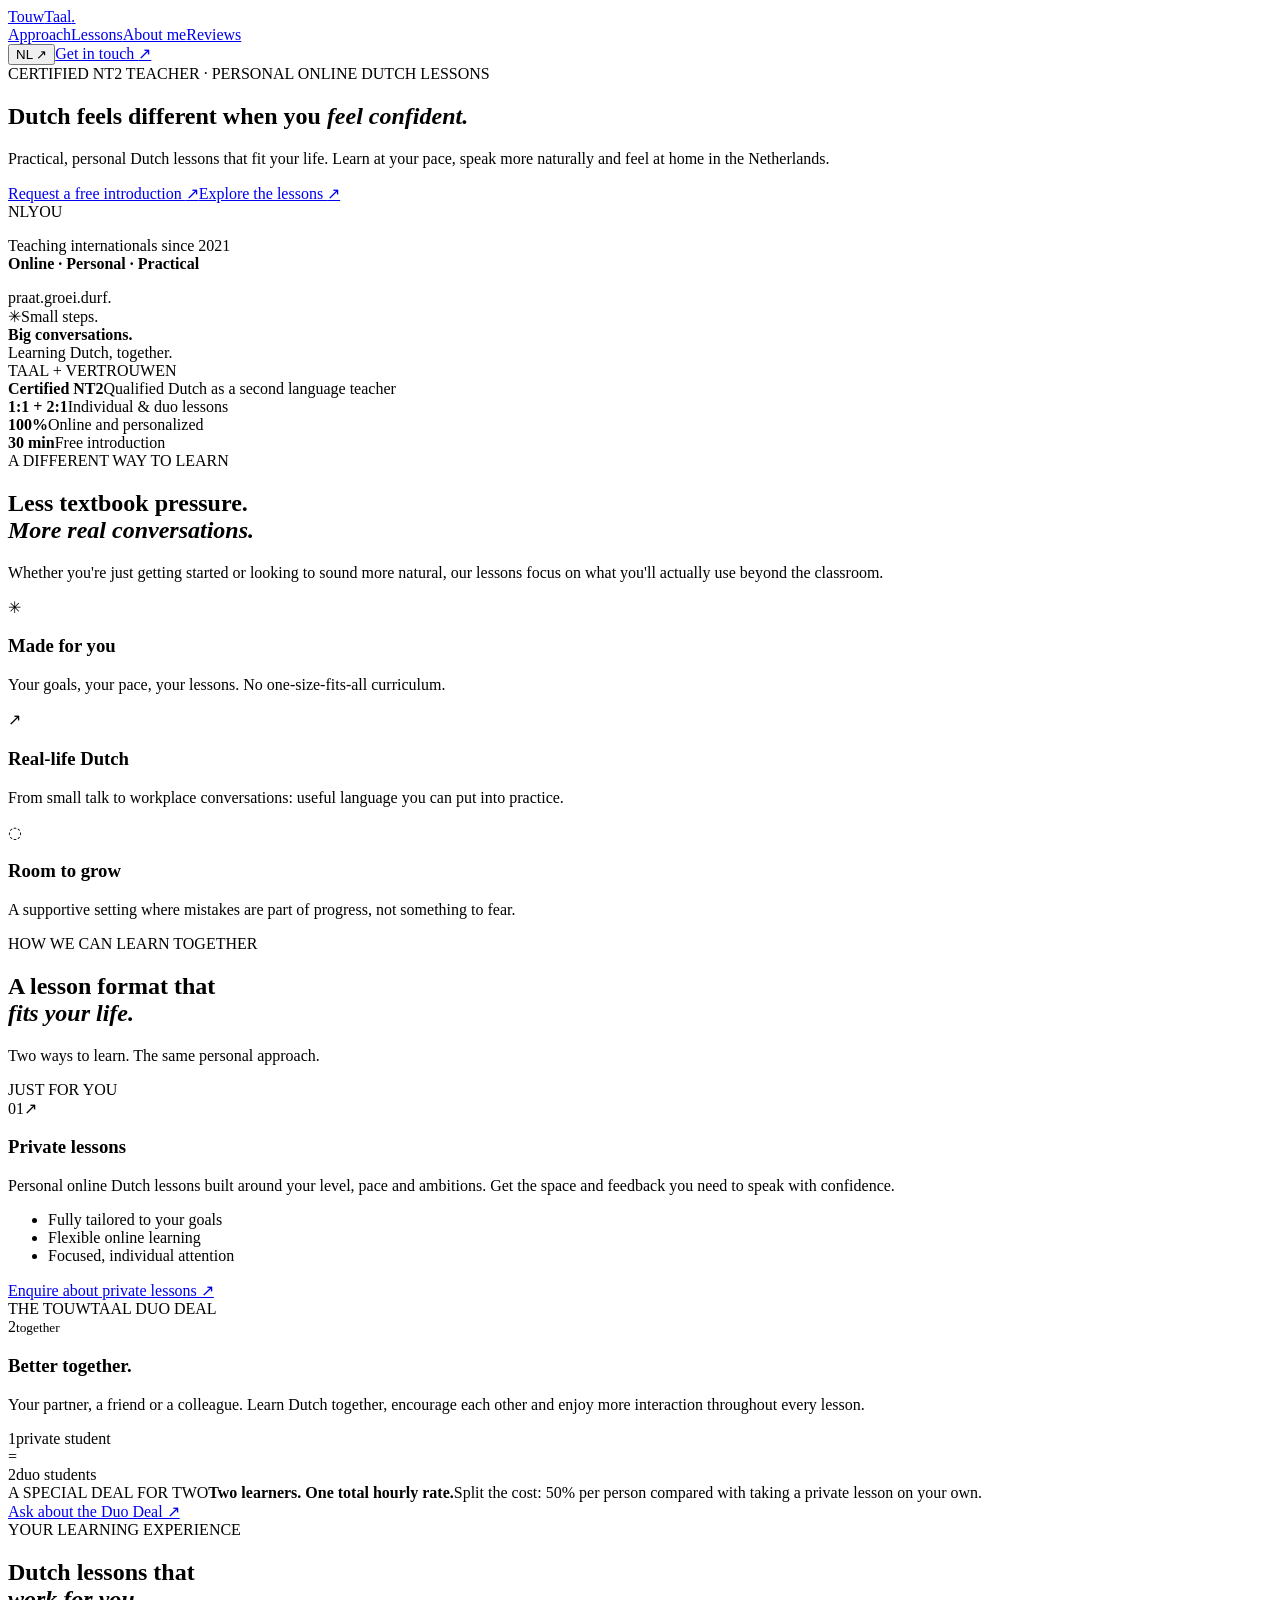
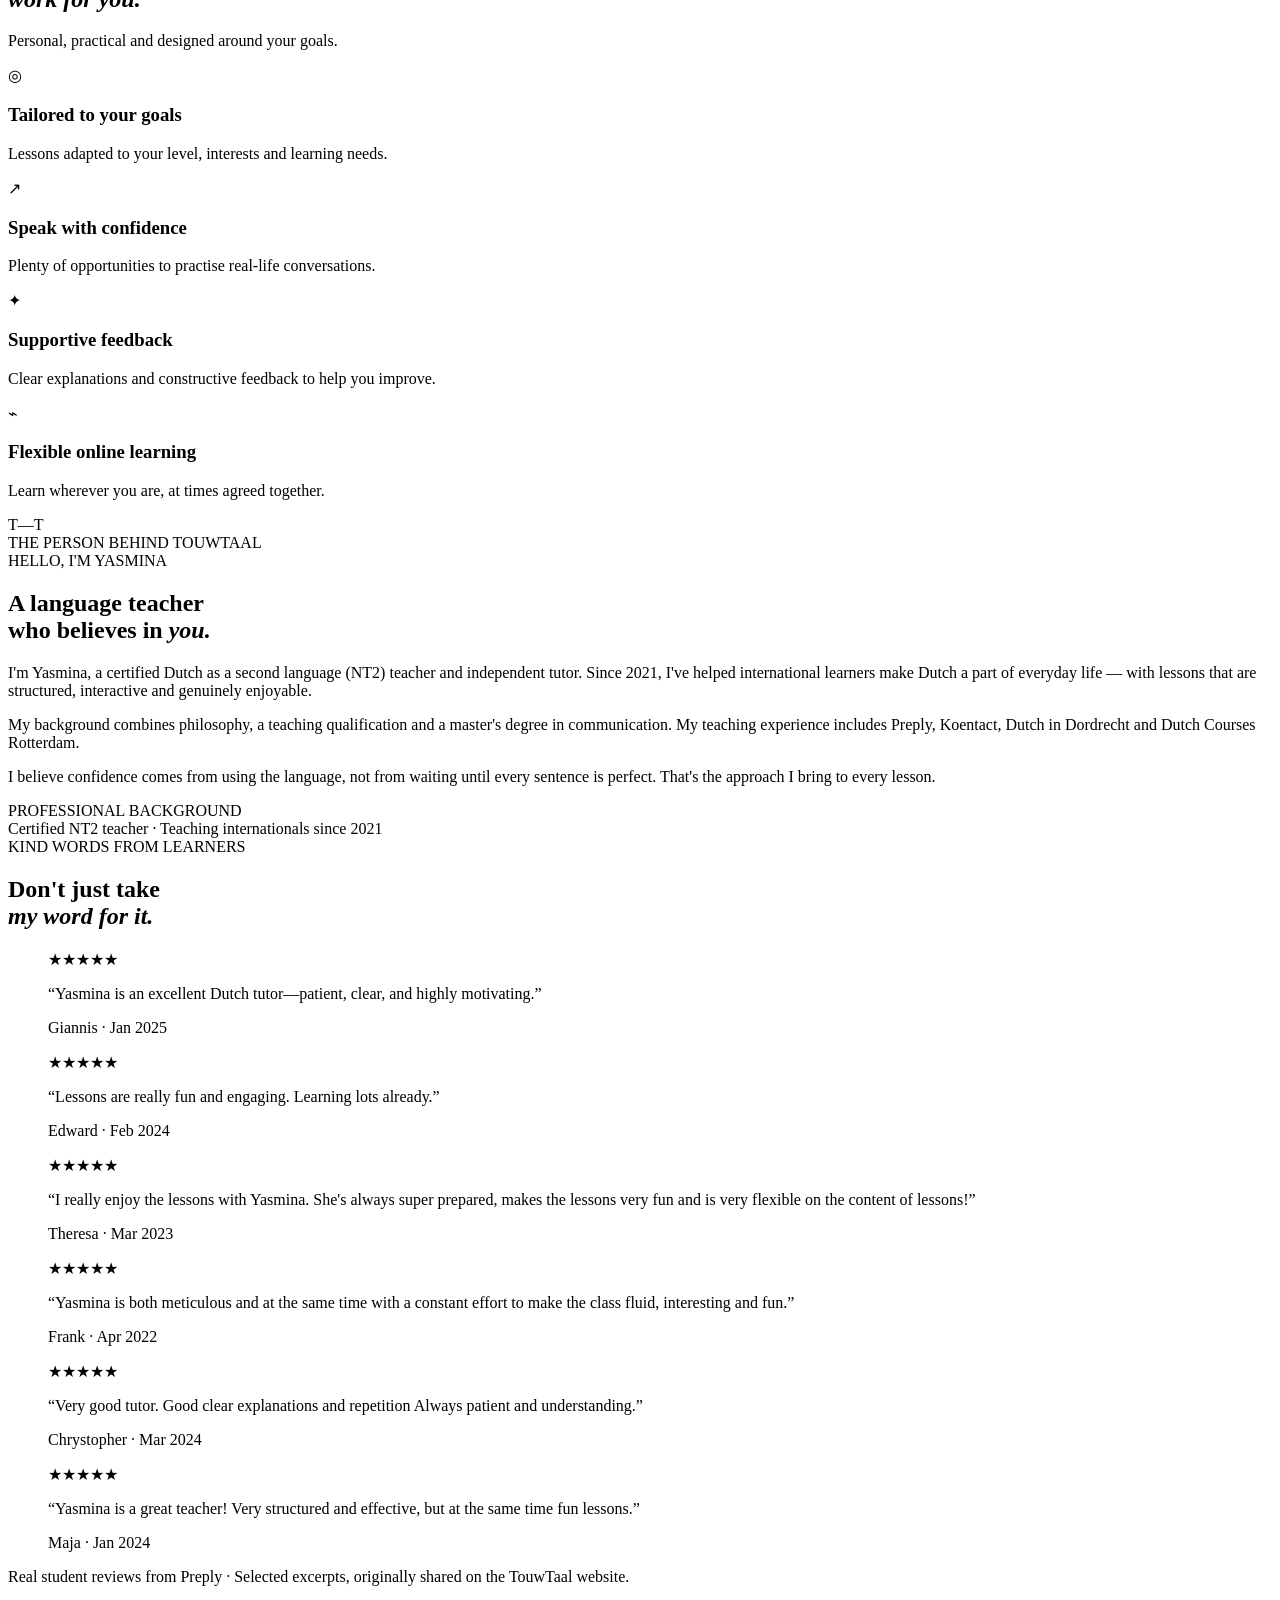
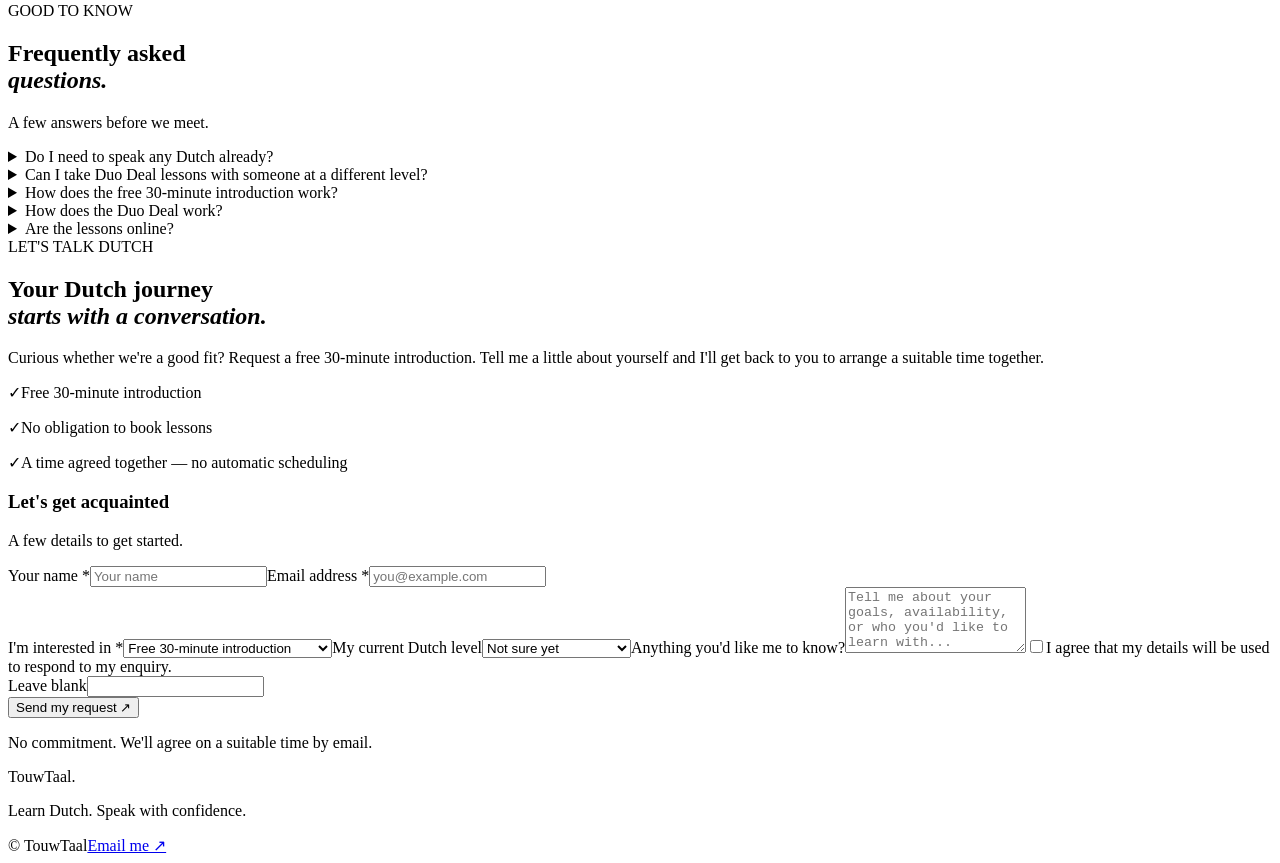
==== index.html @ ab4587f4 "Add files via upload" ====
<!doctype html>
<html lang="en">
<head>
<meta charset="utf-8"><meta name="viewport" content="width=device-width, initial-scale=1">
<title>TouwTaal | Learn Dutch with confidence</title>
<meta name="description" content="Personal online Dutch lessons for internationals and expats. Learn privately or together with the TouwTaal Duo Deal. Request a free introduction.">
<meta name="theme-color" content="#f8f4ee">
<link rel="preconnect" href="https://fonts.googleapis.com"><link rel="preconnect" href="https://fonts.gstatic.com" crossorigin>
<link href="https://fonts.googleapis.com/css2?family=DM+Sans:wght@400;500;600;700&family=Manrope:wght@400;500;600;700;800&display=swap" rel="stylesheet">
<link rel="stylesheet" href="styles.css">
</head>
<body>
<header class="site-header"><div class="shell nav">
<a class="brand" href="#top" aria-label="TouwTaal home"><img src="assets/logo.jpg" class="brand-image" alt="TouwTaal logo" onerror="this.hidden=true;this.nextElementSibling.hidden=false"><span class="brand-text" hidden>Touw<span>Taal</span><i>.</i></span></a>
<nav class="navlinks" aria-label="Primary navigation"><a href="#approach" data-i18n="navApproach">Approach</a><a href="#lessons" data-i18n="navLessons">Lessons</a><a href="#about" data-i18n="navAbout">About me</a><a href="#reviews" data-i18n="navReviews">Reviews</a></nav>
<div class="nav-actions"><button class="lang" id="langBtn" type="button" aria-label="Switch language">NL <span>↗</span></button><a href="#contact" class="button small" data-i18n="navContact">Get in touch <span>↗</span></a></div>
</div></header>
<main id="top">
<section class="hero shell"><div class="hero-content"><div class="eyebrow"><span class="dot"></span><span data-i18n="eyebrow">CERTIFIED NT2 TEACHER · PERSONAL ONLINE DUTCH LESSONS</span></div><h1 data-i18n-html="heroTitle">Dutch feels different when you <em>feel confident.</em></h1><p class="lead" data-i18n="heroBody">Practical, personal Dutch lessons that fit your life. Learn at your pace, speak more naturally and feel at home in the Netherlands.</p><div class="hero-cta"><a href="#contact" class="button" data-i18n="heroCta">Request a free introduction <span>↗</span></a><a href="#lessons" class="text-link" data-i18n="heroSecondary">Explore the lessons <span>↗</span></a></div><div class="hero-foot"><div class="avatars"><span>NL</span><span>YOU</span></div><p data-i18n="heroTrust">Teaching internationals since 2021<br><b>Online · Personal · Practical</b></p></div></div>
<div class="hero-art" aria-hidden="true"><div class="art-orbit orbit1"></div><div class="art-orbit orbit2"></div><div class="art-center"><span>praat.</span><span>groei.</span><span>durf.</span></div><div class="floating-card one"><span class="spark">✳</span><span>Small steps.<br><strong>Big conversations.</strong></span></div><div class="floating-card two"><span class="mini-dot"></span> Learning Dutch, together.</div><div class="art-signature">TAAL + VERTROUWEN</div></div></section>
<section class="proof-bar"><div class="shell proof-grid"><div><strong>Certified NT2</strong><span data-i18n="proof1">Qualified Dutch as a second language teacher</span></div><div><strong>1:1 + 2:1</strong><span data-i18n="proof2">Individual & duo lessons</span></div><div><strong>100%</strong><span data-i18n="proof3">Online and personalized</span></div><div><strong>30 min</strong><span data-i18n="proof4">Free introduction</span></div></div></section>
<section id="approach" class="section shell centered"><div class="section-kicker" data-i18n="approachKicker">A DIFFERENT WAY TO LEARN</div><h2 data-i18n-html="approachTitle">Less textbook pressure.<br><em>More real conversations.</em></h2><p class="section-intro" data-i18n="approachIntro">Whether you're just getting started or looking to sound more natural, our lessons focus on what you'll actually use beyond the classroom.</p><div class="value-grid"><article><div class="value-icon">✳</div><h3 data-i18n="value1Title">Made for you</h3><p data-i18n="value1Body">Your goals, your pace, your lessons. No one-size-fits-all curriculum.</p></article><article><div class="value-icon">↗</div><h3 data-i18n="value2Title">Real-life Dutch</h3><p data-i18n="value2Body">From small talk to workplace conversations: useful language you can put into practice.</p></article><article><div class="value-icon">◌</div><h3 data-i18n="value3Title">Room to grow</h3><p data-i18n="value3Body">A supportive setting where mistakes are part of progress, not something to fear.</p></article></div></section>
<section id="lessons" class="section lessons-section"><div class="shell"><div class="section-kicker" data-i18n="lessonsKicker">HOW WE CAN LEARN TOGETHER</div><div class="section-heading"><h2 data-i18n-html="lessonsTitle">A lesson format that<br><em>fits your life.</em></h2><p data-i18n="lessonsIntro">Two ways to learn. The same personal approach.</p></div><div class="lesson-grid"><article class="lesson-card private"><span class="pill" data-i18n="privatePill">JUST FOR YOU</span><div class="lesson-symbol">01<span>↗</span></div><h3 data-i18n="privateTitle">Private lessons</h3><p data-i18n="privateBody">Personal online Dutch lessons built around your level, pace and ambitions. Get the space and feedback you need to speak with confidence.</p><ul><li data-i18n="privateBullet1">Fully tailored to your goals</li><li data-i18n="privateBullet2">Flexible online learning</li><li data-i18n="privateBullet3">Focused, individual attention</li></ul><a href="#contact" class="card-link" data-type="private" data-i18n="privateCta">Enquire about private lessons ↗</a></article><article class="lesson-card duo"><span class="pill light" data-i18n="duoPill">THE TOUWTAAL DUO DEAL</span><div class="duo-circle"><span>2</span><small>together</small></div><h3 data-i18n="duoTitle">Better together.</h3><p data-i18n="duoBody">Your partner, a friend or a colleague. Learn Dutch together, encourage each other and enjoy more interaction throughout every lesson.</p><div class="duo-math" aria-label="Two students share the same total hourly rate as one private student"><div class="duo-math-person"><span class="duo-math-number">1</span><span data-i18n="duoMathPrivate">private student</span></div><span class="math-equals">=</span><div class="duo-math-person featured"><span class="duo-math-number">2</span><span data-i18n="duoMathDuo">duo students</span></div></div><div class="duo-rate"><span data-i18n="duoPriceTop">A SPECIAL DEAL FOR TWO</span><strong data-i18n="duoPriceMain">Two learners. One total hourly rate.</strong><span data-i18n="duoPriceBottom">Split the cost: 50% per person compared with taking a private lesson on your own.</span></div><a href="#contact" class="card-link" data-type="duo" data-i18n="duoCta">Ask about the Duo Deal ↗</a></article></div></div></section>
<section id="expect" class="section expect-section"><div class="shell"><div class="section-kicker" data-i18n="expectKicker">YOUR LEARNING EXPERIENCE</div><div class="section-heading"><h2 data-i18n-html="expectTitle">Dutch lessons that<br><em>work for you.</em></h2><p data-i18n="expectIntro">Personal, practical and designed around your goals.</p></div><div class="expect-grid"><article><span class="expect-icon">◎</span><h3 data-i18n="expect1Title">Tailored to your goals</h3><p data-i18n="expect1Body">Lessons adapted to your level, interests and learning needs.</p></article><article><span class="expect-icon">↗</span><h3 data-i18n="expect2Title">Speak with confidence</h3><p data-i18n="expect2Body">Plenty of opportunities to practise real-life conversations.</p></article><article><span class="expect-icon">✦</span><h3 data-i18n="expect3Title">Supportive feedback</h3><p data-i18n="expect3Body">Clear explanations and constructive feedback to help you improve.</p></article><article><span class="expect-icon">⌁</span><h3 data-i18n="expect4Title">Flexible online learning</h3><p data-i18n="expect4Body">Learn wherever you are, at times agreed together.</p></article></div></div></section>
<section id="about" class="section shell about-section"><div class="about-visual"><div class="portrait-mark">T<span>—</span>T</div><div class="portrait-caption" data-i18n="portraitCaption">THE PERSON BEHIND TOUWTAAL</div></div><div class="about-copy"><div class="section-kicker" data-i18n="aboutKicker">HELLO, I'M YASMINA</div><h2 data-i18n-html="aboutTitle">A language teacher<br>who believes in <em>you.</em></h2><p data-i18n="about1">I'm Yasmina, a certified Dutch as a second language (NT2) teacher and independent tutor. Since 2021, I've helped international learners make Dutch a part of everyday life — with lessons that are structured, interactive and genuinely enjoyable.</p><p data-i18n="about2">My background combines philosophy, a teaching qualification and a master's degree in communication. My teaching experience includes Preply, Koentact, Dutch in Dordrecht and Dutch Courses Rotterdam.</p><p data-i18n="about3">I believe confidence comes from using the language, not from waiting until every sentence is perfect. That's the approach I bring to every lesson.</p><div class="experience"><span data-i18n="experienceHeading">PROFESSIONAL BACKGROUND</span><div data-i18n="experienceDetail">Certified NT2 teacher · Teaching internationals since 2021</div></div></div></section>
<section id="reviews" class="section reviews-section"><div class="shell"><div class="section-kicker" data-i18n="reviewsKicker">KIND WORDS FROM LEARNERS</div><h2 data-i18n-html="reviewsTitle">Don't just take<br><em>my word for it.</em></h2><div class="review-grid"><blockquote><div class="stars" aria-label="5 out of 5 stars">★★★★★</div><p>“Yasmina is an excellent Dutch tutor—patient, clear, and highly motivating.”</p><footer>Giannis <span>· Jan 2025</span></footer></blockquote><blockquote><div class="stars" aria-label="5 out of 5 stars">★★★★★</div><p>“Lessons are really fun and engaging. Learning lots already.”</p><footer>Edward <span>· Feb 2024</span></footer></blockquote><blockquote><div class="stars" aria-label="5 out of 5 stars">★★★★★</div><p>“I really enjoy the lessons with Yasmina. She's always super prepared, makes the lessons very fun and is very flexible on the content of lessons!”</p><footer>Theresa <span>· Mar 2023</span></footer></blockquote><blockquote><div class="stars" aria-label="5 out of 5 stars">★★★★★</div><p>“Yasmina is both meticulous and at the same time with a constant effort to make the class fluid, interesting and fun.”</p><footer>Frank <span>· Apr 2022</span></footer></blockquote><blockquote><div class="stars" aria-label="5 out of 5 stars">★★★★★</div><p>“Very good tutor. Good clear explanations and repetition Always patient and understanding.”</p><footer>Chrystopher <span>· Mar 2024</span></footer></blockquote><blockquote><div class="stars" aria-label="5 out of 5 stars">★★★★★</div><p>“Yasmina is a great teacher! Very structured and effective, but at the same time fun lessons.”</p><footer>Maja <span>· Jan 2024</span></footer></blockquote></div><p class="review-source" data-i18n="reviewSource">Real student reviews from Preply · Selected excerpts, originally shared on the TouwTaal website.</p></div></section>
<section id="faq" class="section faq-section"><div class="shell faq-shell"><div><div class="section-kicker" data-i18n="faqKicker">GOOD TO KNOW</div><h2 data-i18n-html="faqTitle">Frequently asked<br><em>questions.</em></h2><p class="faq-lead" data-i18n="faqIntro">A few answers before we meet.</p></div><div class="faq-items"><details><summary data-i18n="faq1Q">Do I need to speak any Dutch already?</summary><p data-i18n="faq1A">Not at all! Whether you're a complete beginner or already speak some Dutch, lessons can be adapted to your current level and goals.</p></details><details><summary data-i18n="faq2Q">Can I take Duo Deal lessons with someone at a different level?</summary><p data-i18n="faq2A">Possibly! Duo lessons work best when your levels and goals are reasonably compatible. We can discuss this during the free introduction.</p></details><details><summary data-i18n="faq3Q">How does the free 30-minute introduction work?</summary><p data-i18n="faq3A">Send an enquiry through the contact form. I'll reply personally so we can agree on a suitable time. There's no obligation to book lessons afterwards.</p></details><details><summary data-i18n="faq4Q">How does the Duo Deal work?</summary><p data-i18n="faq4A">You and your partner, friend or colleague share an online lesson at the same total hourly rate as one private lesson. You can split the cost while learning together.</p></details><details><summary data-i18n="faq5Q">Are the lessons online?</summary><p data-i18n="faq5A">Yes. TouwTaal currently offers online private and duo lessons, so you can learn from wherever you are.</p></details></div></div></section>
<section id="contact" class="section contact-section"><div class="shell contact-grid"><div><div class="section-kicker" data-i18n="contactKicker">LET'S TALK DUTCH</div><h2 data-i18n-html="contactTitle">Your Dutch journey<br><em>starts with a conversation.</em></h2><p data-i18n="contactDesc">Curious whether we're a good fit? Request a free 30-minute introduction. Tell me a little about yourself and I'll get back to you to arrange a suitable time together.</p><div class="contact-points"><p><span>✓</span><span data-i18n="contactPoint1">Free 30-minute introduction</span></p><p><span>✓</span><span data-i18n="contactPoint2">No obligation to book lessons</span></p><p><span>✓</span><span data-i18n="contactPoint3">A time agreed together — no automatic scheduling</span></p></div></div><form id="contactForm" class="form-card"><div class="form-heading"><h3 data-i18n="formTitle">Let's get acquainted</h3><p data-i18n="formSub">A few details to get started.</p></div><div class="form-row"><label><span data-i18n="nameLabel">Your name *</span><input name="name" required autocomplete="name" placeholder="Your name"></label><label><span data-i18n="emailLabel">Email address *</span><input name="email" type="email" required autocomplete="email" placeholder="you@example.com"></label></div><label><span data-i18n="interestLabel">I'm interested in *</span><select name="interest" id="interest" required><option value="introduction" data-i18n="interestIntro">Free 30-minute introduction</option><option value="private" data-i18n="interestPrivate">Private lessons</option><option value="duo" data-i18n="interestDuo">The Duo Deal</option><option value="unsure" data-i18n="interestUnsure">Not sure yet — help me choose</option><option value="collaboration" data-i18n="interestCollab">Collaboration / general enquiry</option></select></label><label><span data-i18n="levelLabel">My current Dutch level</span><select name="level"><option value="not-sure" data-i18n="levelNotSure">Not sure yet</option><option value="beginner">Beginner (A0–A1)</option><option value="elementary">Elementary (A2)</option><option value="intermediate">Intermediate (B1–B2)</option><option value="advanced">Advanced (C1+)</option></select></label><label><span data-i18n="messageLabel">Anything you'd like me to know?</span><textarea name="message" rows="4" data-i18n-placeholder="messagePlaceholder" placeholder="Tell me about your goals, availability, or who you'd like to learn with..."></textarea></label><label class="privacy"><input type="checkbox" name="consent" required><span data-i18n="privacyConsent">I agree that my details will be used to respond to my enquiry.</span></label><div class="honeypot" aria-hidden="true"><label>Leave blank<input name="_honey" tabindex="-1" autocomplete="off"></label></div><button type="submit" class="button full" data-i18n="sendButton">Send my request ↗</button><p class="form-note" id="formStatus" role="status" aria-live="polite" data-i18n="formNote">No commitment. We'll agree on a suitable time by email.</p></form></div></section>
</main><footer class="footer"><div class="shell footer-inner"><div><span class="footer-brand">TouwTaal.</span><p data-i18n="footerTag">Learn Dutch. Speak with confidence.</p></div><div><span>© <span id="year"></span> TouwTaal</span><a href="mailto:touwtaal@gmail.com" id="emailLink" data-i18n="footerEmail">Email me ↗</a></div></div></footer>
<script src="script.js"></script>
</body></html>
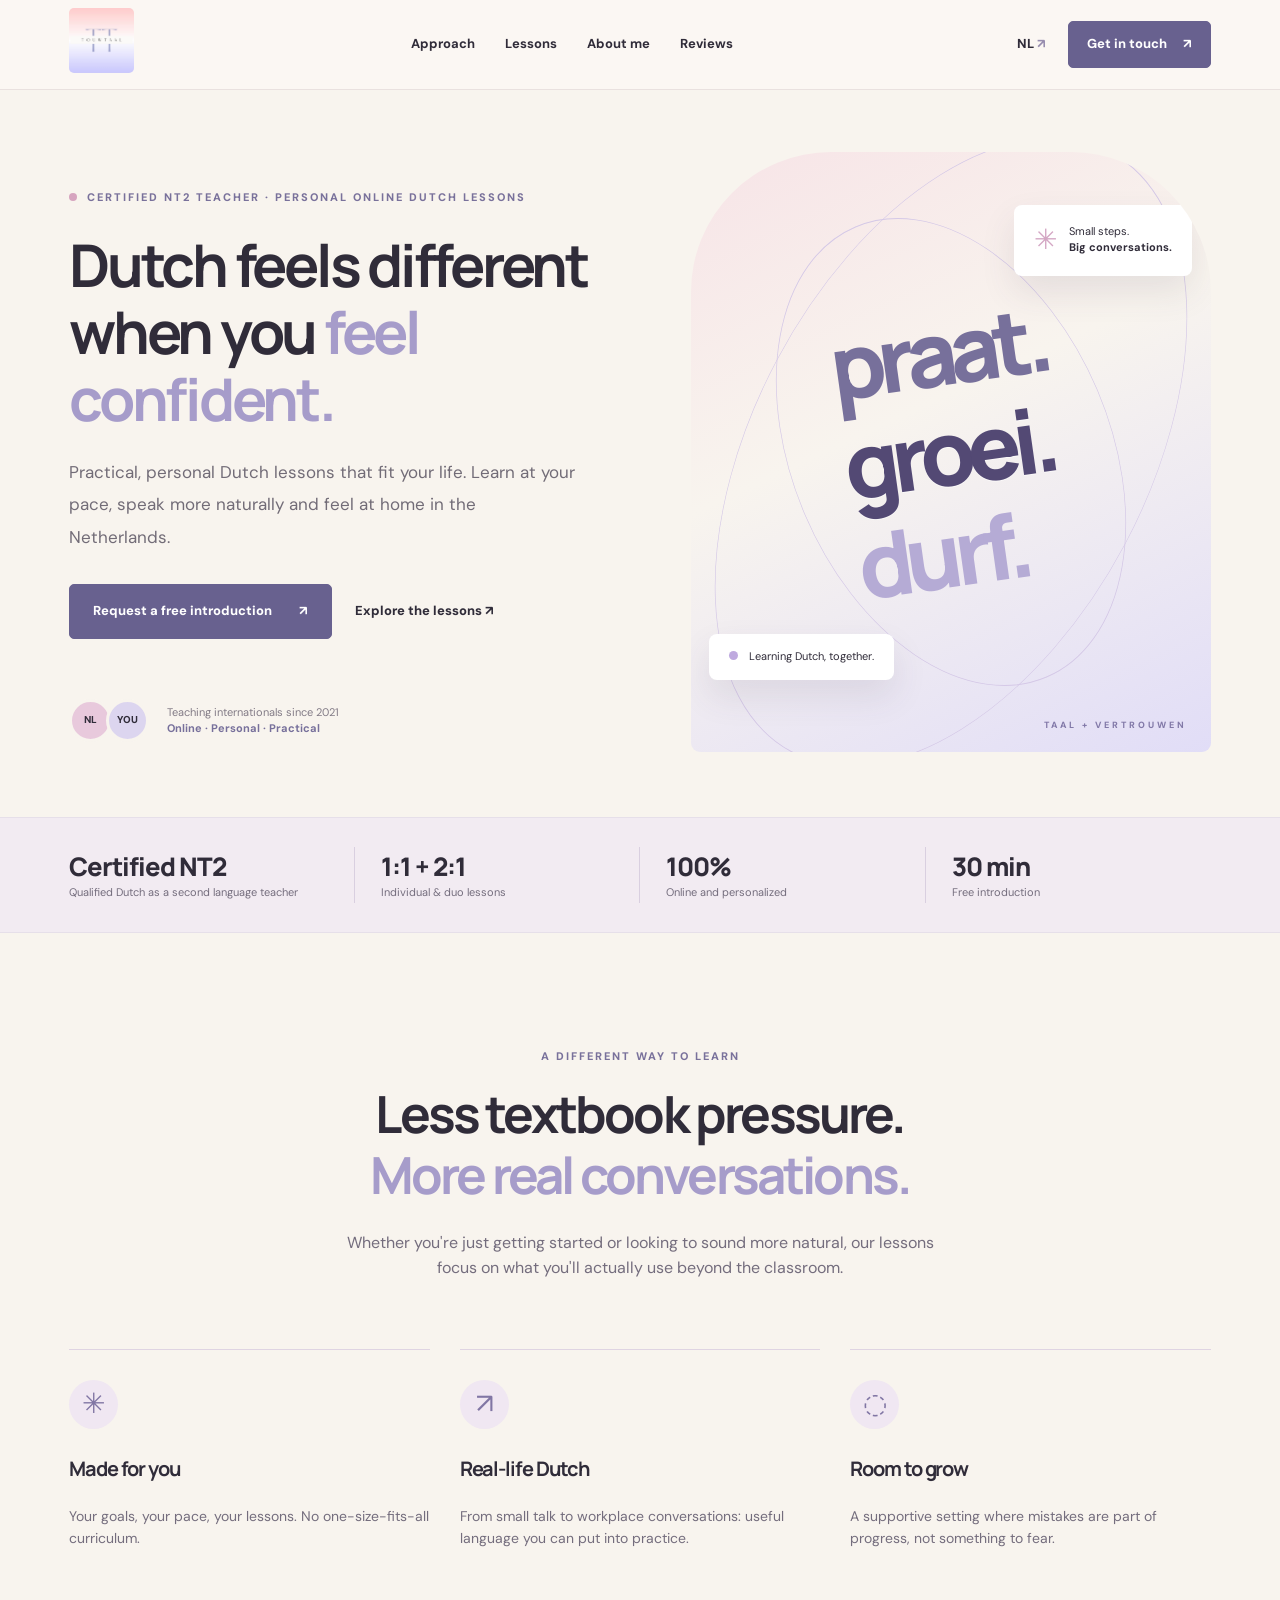
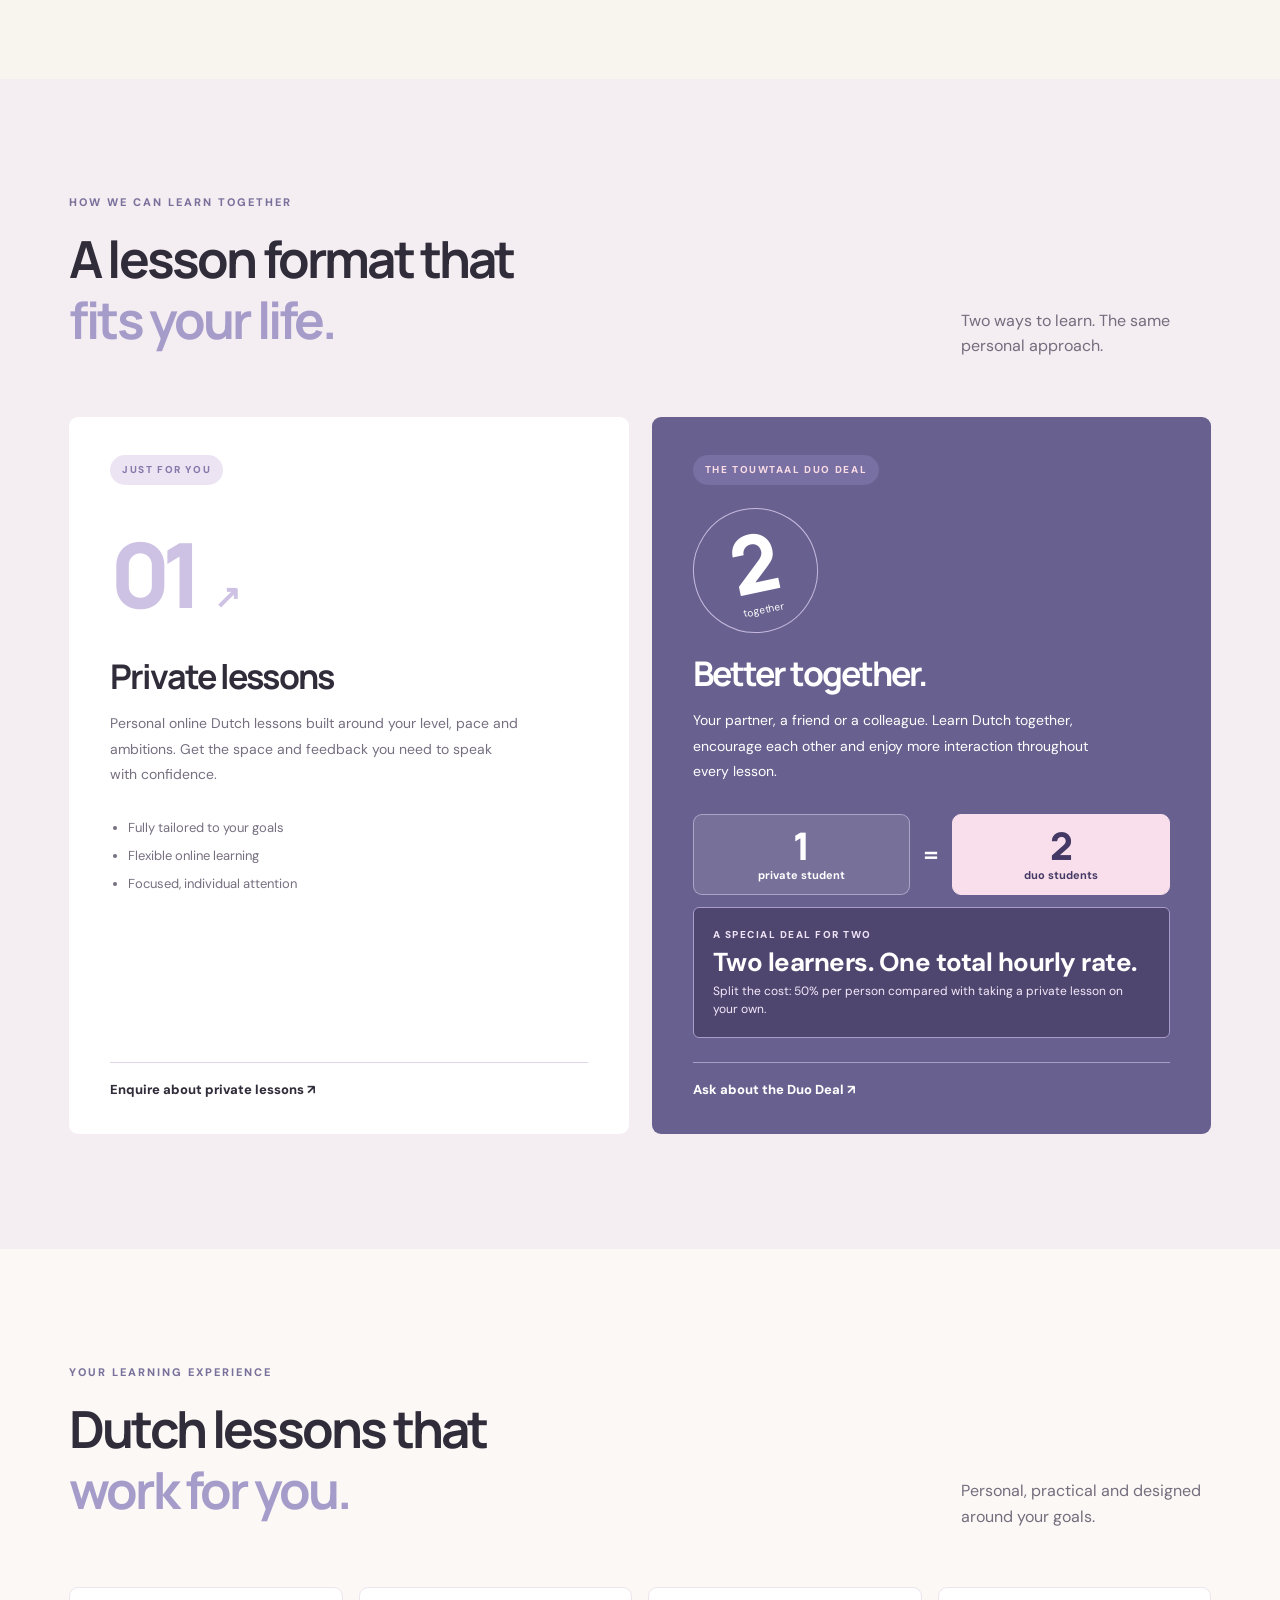
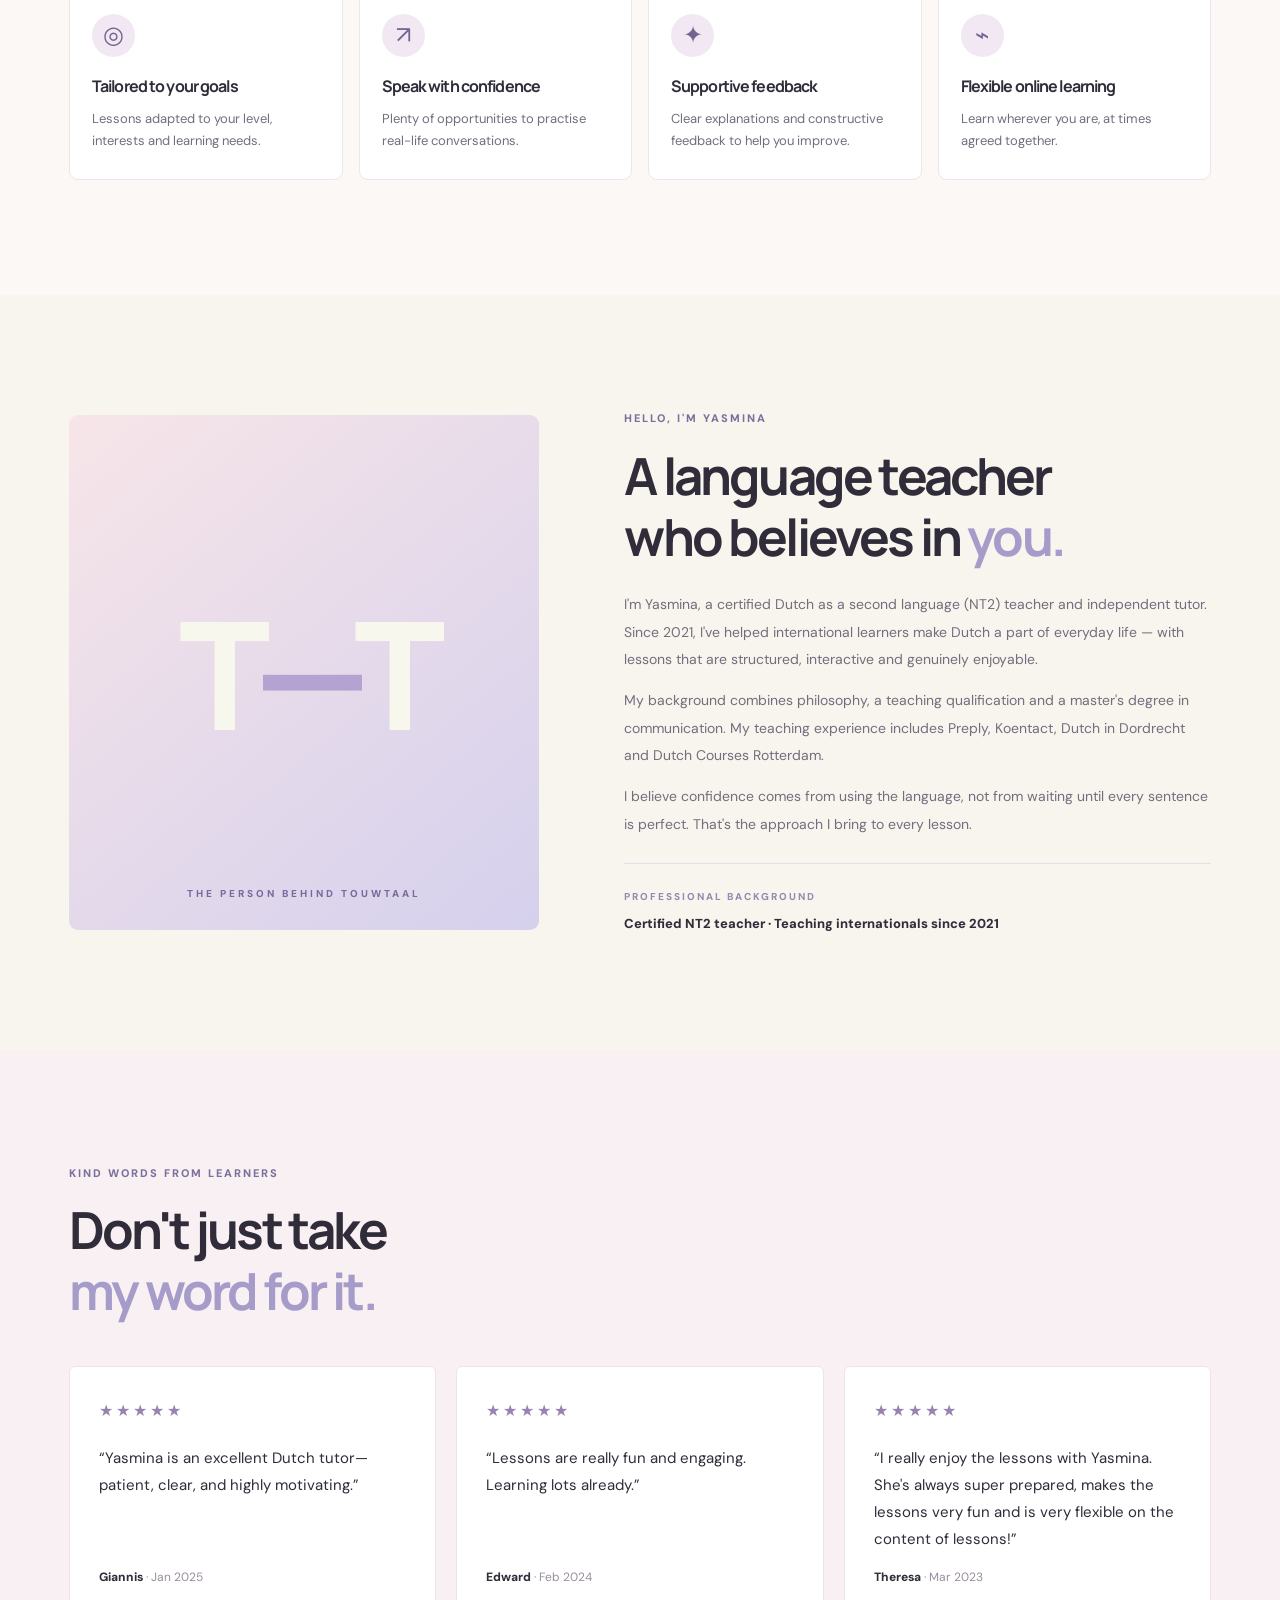
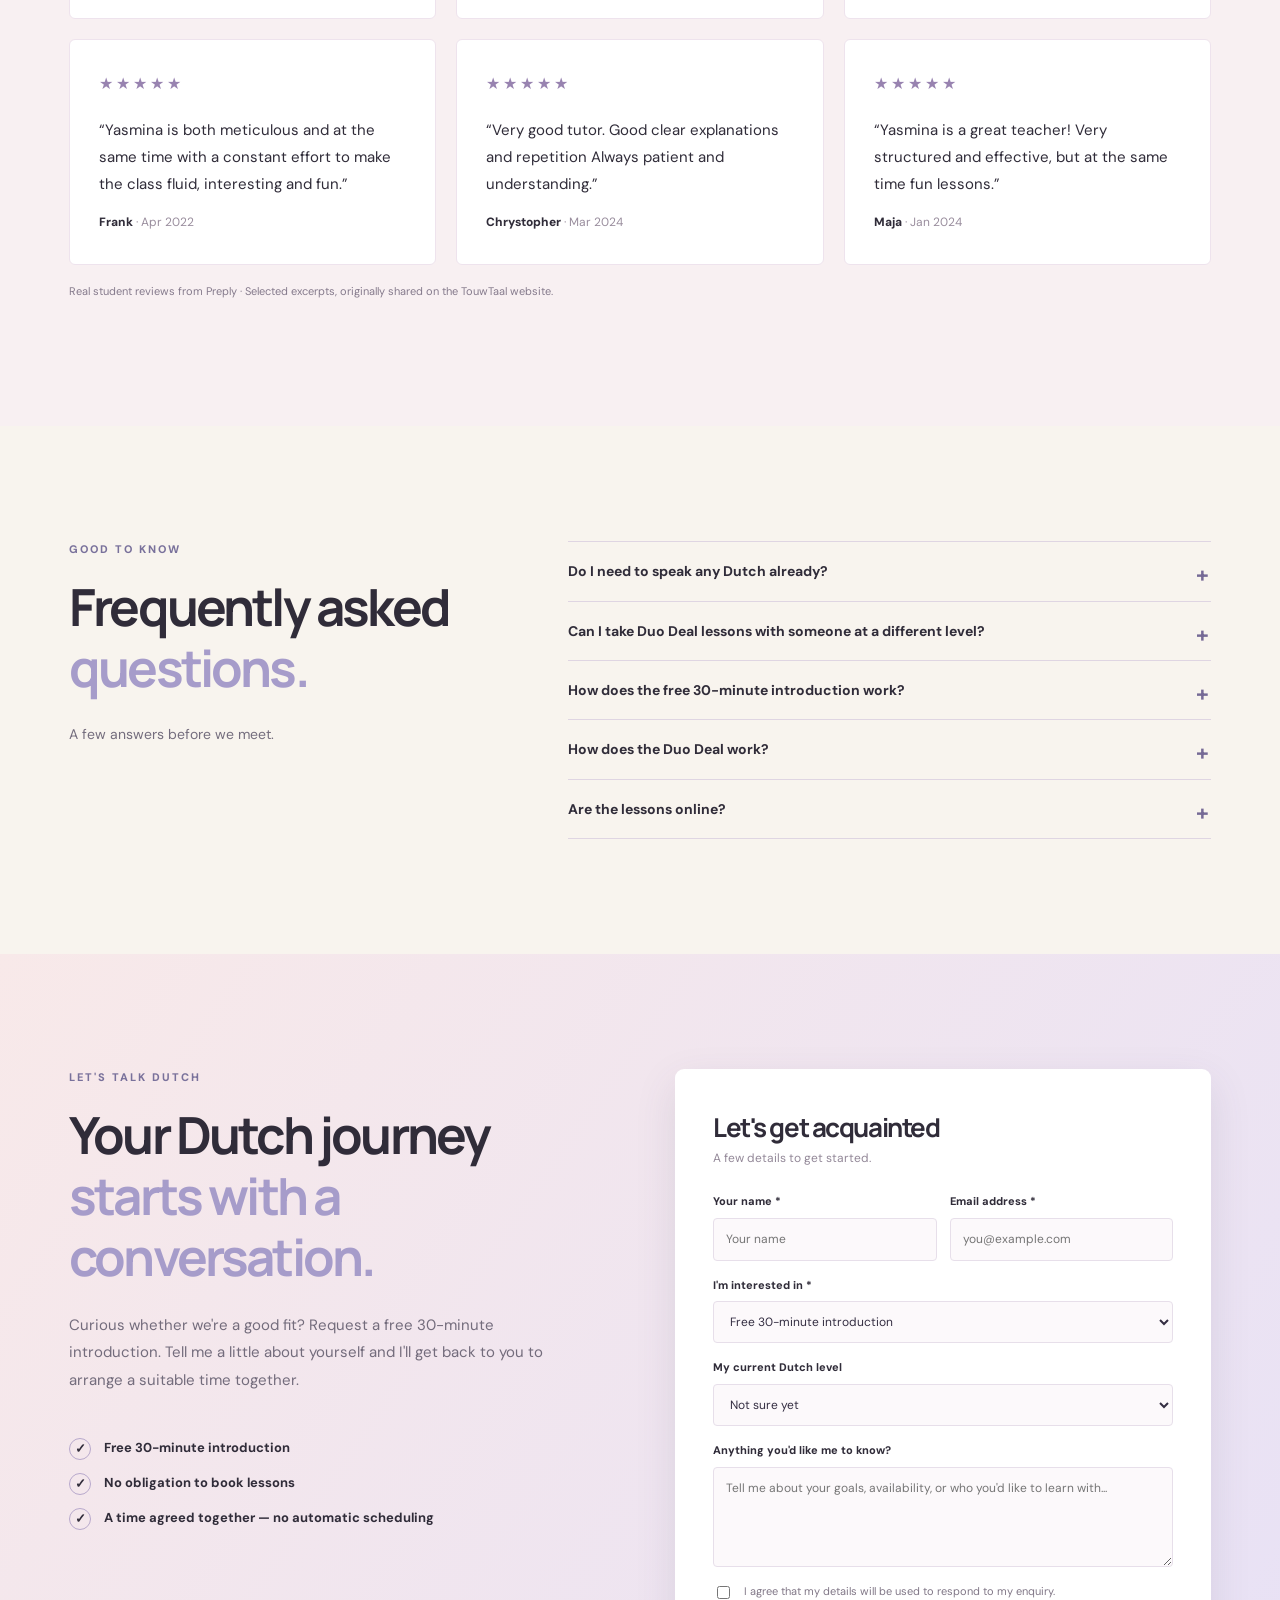
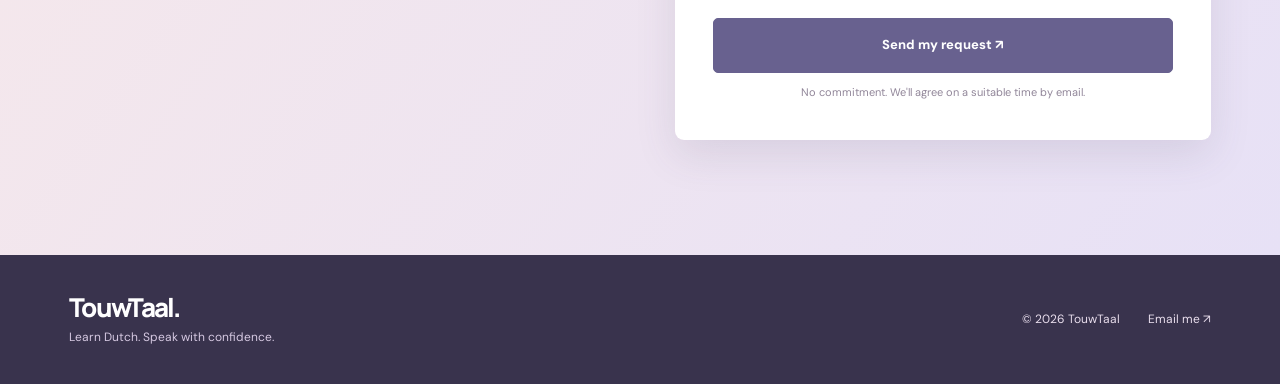
==== commit a744c0a0: "Add files via upload" ====
--- a/index.html
+++ b/index.html
@@ -25,7 +25,7 @@
 <section id="about" class="section shell about-section"><div class="about-visual"><div class="portrait-mark">T<span>—</span>T</div><div class="portrait-caption" data-i18n="portraitCaption">THE PERSON BEHIND TOUWTAAL</div></div><div class="about-copy"><div class="section-kicker" data-i18n="aboutKicker">HELLO, I'M YASMINA</div><h2 data-i18n-html="aboutTitle">A language teacher<br>who believes in <em>you.</em></h2><p data-i18n="about1">I'm Yasmina, a certified Dutch as a second language (NT2) teacher and independent tutor. Since 2021, I've helped international learners make Dutch a part of everyday life — with lessons that are structured, interactive and genuinely enjoyable.</p><p data-i18n="about2">My background combines philosophy, a teaching qualification and a master's degree in communication. My teaching experience includes Preply, Koentact, Dutch in Dordrecht and Dutch Courses Rotterdam.</p><p data-i18n="about3">I believe confidence comes from using the language, not from waiting until every sentence is perfect. That's the approach I bring to every lesson.</p><div class="experience"><span data-i18n="experienceHeading">PROFESSIONAL BACKGROUND</span><div data-i18n="experienceDetail">Certified NT2 teacher · Teaching internationals since 2021</div></div></div></section>
 <section id="reviews" class="section reviews-section"><div class="shell"><div class="section-kicker" data-i18n="reviewsKicker">KIND WORDS FROM LEARNERS</div><h2 data-i18n-html="reviewsTitle">Don't just take<br><em>my word for it.</em></h2><div class="review-grid"><blockquote><div class="stars" aria-label="5 out of 5 stars">★★★★★</div><p>“Yasmina is an excellent Dutch tutor—patient, clear, and highly motivating.”</p><footer>Giannis <span>· Jan 2025</span></footer></blockquote><blockquote><div class="stars" aria-label="5 out of 5 stars">★★★★★</div><p>“Lessons are really fun and engaging. Learning lots already.”</p><footer>Edward <span>· Feb 2024</span></footer></blockquote><blockquote><div class="stars" aria-label="5 out of 5 stars">★★★★★</div><p>“I really enjoy the lessons with Yasmina. She's always super prepared, makes the lessons very fun and is very flexible on the content of lessons!”</p><footer>Theresa <span>· Mar 2023</span></footer></blockquote><blockquote><div class="stars" aria-label="5 out of 5 stars">★★★★★</div><p>“Yasmina is both meticulous and at the same time with a constant effort to make the class fluid, interesting and fun.”</p><footer>Frank <span>· Apr 2022</span></footer></blockquote><blockquote><div class="stars" aria-label="5 out of 5 stars">★★★★★</div><p>“Very good tutor. Good clear explanations and repetition Always patient and understanding.”</p><footer>Chrystopher <span>· Mar 2024</span></footer></blockquote><blockquote><div class="stars" aria-label="5 out of 5 stars">★★★★★</div><p>“Yasmina is a great teacher! Very structured and effective, but at the same time fun lessons.”</p><footer>Maja <span>· Jan 2024</span></footer></blockquote></div><p class="review-source" data-i18n="reviewSource">Real student reviews from Preply · Selected excerpts, originally shared on the TouwTaal website.</p></div></section>
 <section id="faq" class="section faq-section"><div class="shell faq-shell"><div><div class="section-kicker" data-i18n="faqKicker">GOOD TO KNOW</div><h2 data-i18n-html="faqTitle">Frequently asked<br><em>questions.</em></h2><p class="faq-lead" data-i18n="faqIntro">A few answers before we meet.</p></div><div class="faq-items"><details><summary data-i18n="faq1Q">Do I need to speak any Dutch already?</summary><p data-i18n="faq1A">Not at all! Whether you're a complete beginner or already speak some Dutch, lessons can be adapted to your current level and goals.</p></details><details><summary data-i18n="faq2Q">Can I take Duo Deal lessons with someone at a different level?</summary><p data-i18n="faq2A">Possibly! Duo lessons work best when your levels and goals are reasonably compatible. We can discuss this during the free introduction.</p></details><details><summary data-i18n="faq3Q">How does the free 30-minute introduction work?</summary><p data-i18n="faq3A">Send an enquiry through the contact form. I'll reply personally so we can agree on a suitable time. There's no obligation to book lessons afterwards.</p></details><details><summary data-i18n="faq4Q">How does the Duo Deal work?</summary><p data-i18n="faq4A">You and your partner, friend or colleague share an online lesson at the same total hourly rate as one private lesson. You can split the cost while learning together.</p></details><details><summary data-i18n="faq5Q">Are the lessons online?</summary><p data-i18n="faq5A">Yes. TouwTaal currently offers online private and duo lessons, so you can learn from wherever you are.</p></details></div></div></section>
-<section id="contact" class="section contact-section"><div class="shell contact-grid"><div><div class="section-kicker" data-i18n="contactKicker">LET'S TALK DUTCH</div><h2 data-i18n-html="contactTitle">Your Dutch journey<br><em>starts with a conversation.</em></h2><p data-i18n="contactDesc">Curious whether we're a good fit? Request a free 30-minute introduction. Tell me a little about yourself and I'll get back to you to arrange a suitable time together.</p><div class="contact-points"><p><span>✓</span><span data-i18n="contactPoint1">Free 30-minute introduction</span></p><p><span>✓</span><span data-i18n="contactPoint2">No obligation to book lessons</span></p><p><span>✓</span><span data-i18n="contactPoint3">A time agreed together — no automatic scheduling</span></p></div></div><form id="contactForm" class="form-card"><div class="form-heading"><h3 data-i18n="formTitle">Let's get acquainted</h3><p data-i18n="formSub">A few details to get started.</p></div><div class="form-row"><label><span data-i18n="nameLabel">Your name *</span><input name="name" required autocomplete="name" placeholder="Your name"></label><label><span data-i18n="emailLabel">Email address *</span><input name="email" type="email" required autocomplete="email" placeholder="you@example.com"></label></div><label><span data-i18n="interestLabel">I'm interested in *</span><select name="interest" id="interest" required><option value="introduction" data-i18n="interestIntro">Free 30-minute introduction</option><option value="private" data-i18n="interestPrivate">Private lessons</option><option value="duo" data-i18n="interestDuo">The Duo Deal</option><option value="unsure" data-i18n="interestUnsure">Not sure yet — help me choose</option><option value="collaboration" data-i18n="interestCollab">Collaboration / general enquiry</option></select></label><label><span data-i18n="levelLabel">My current Dutch level</span><select name="level"><option value="not-sure" data-i18n="levelNotSure">Not sure yet</option><option value="beginner">Beginner (A0–A1)</option><option value="elementary">Elementary (A2)</option><option value="intermediate">Intermediate (B1–B2)</option><option value="advanced">Advanced (C1+)</option></select></label><label><span data-i18n="messageLabel">Anything you'd like me to know?</span><textarea name="message" rows="4" data-i18n-placeholder="messagePlaceholder" placeholder="Tell me about your goals, availability, or who you'd like to learn with..."></textarea></label><label class="privacy"><input type="checkbox" name="consent" required><span data-i18n="privacyConsent">I agree that my details will be used to respond to my enquiry.</span></label><div class="honeypot" aria-hidden="true"><label>Leave blank<input name="_honey" tabindex="-1" autocomplete="off"></label></div><button type="submit" class="button full" data-i18n="sendButton">Send my request ↗</button><p class="form-note" id="formStatus" role="status" aria-live="polite" data-i18n="formNote">No commitment. We'll agree on a suitable time by email.</p></form></div></section>
+<section id="contact" class="section contact-section"><div class="shell contact-grid"><div><div class="section-kicker" data-i18n="contactKicker">LET'S TALK DUTCH</div><h2 data-i18n-html="contactTitle">Your Dutch journey<br><em>starts with a conversation.</em></h2><p data-i18n="contactDesc">Curious whether we're a good fit? Request a free 30-minute introduction. Tell me a little about yourself and I'll get back to you to arrange a suitable time together.</p><div class="contact-points"><p><span>✓</span><span data-i18n="contactPoint1">Free 30-minute introduction</span></p><p><span>✓</span><span data-i18n="contactPoint2">No obligation to book lessons</span></p><p><span>✓</span><span data-i18n="contactPoint3">A time agreed together — no automatic scheduling</span></p></div></div><form id="contactForm" class="form-card" action="https://formsubmit.co/touwtaal@gmail.com" method="POST"><input type="hidden" name="_subject" value="TouwTaal — New website enquiry"><input type="hidden" name="_template" value="table"><input type="hidden" name="_url" value="https://touwtaal.github.io/"><input type="hidden" name="_captcha" value="true"><div class="form-heading"><h3 data-i18n="formTitle">Let's get acquainted</h3><p data-i18n="formSub">A few details to get started.</p></div><div class="form-row"><label><span data-i18n="nameLabel">Your name *</span><input name="name" required autocomplete="name" placeholder="Your name"></label><label><span data-i18n="emailLabel">Email address *</span><input name="email" type="email" required autocomplete="email" placeholder="you@example.com"></label></div><label><span data-i18n="interestLabel">I'm interested in *</span><select name="interest" id="interest" required><option value="introduction" data-i18n="interestIntro">Free 30-minute introduction</option><option value="private" data-i18n="interestPrivate">Private lessons</option><option value="duo" data-i18n="interestDuo">The Duo Deal</option><option value="unsure" data-i18n="interestUnsure">Not sure yet — help me choose</option><option value="collaboration" data-i18n="interestCollab">Collaboration / general enquiry</option></select></label><label><span data-i18n="levelLabel">My current Dutch level</span><select name="level"><option value="not-sure" data-i18n="levelNotSure">Not sure yet</option><option value="beginner">Beginner (A0–A1)</option><option value="elementary">Elementary (A2)</option><option value="intermediate">Intermediate (B1–B2)</option><option value="advanced">Advanced (C1+)</option></select></label><label><span data-i18n="messageLabel">Anything you'd like me to know?</span><textarea name="message" rows="4" data-i18n-placeholder="messagePlaceholder" placeholder="Tell me about your goals, availability, or who you'd like to learn with..."></textarea></label><label class="privacy"><input type="checkbox" name="consent" required><span data-i18n="privacyConsent">I agree that my details will be used to respond to my enquiry.</span></label><div class="honeypot" aria-hidden="true"><label>Leave blank<input name="_honey" tabindex="-1" autocomplete="off"></label></div><button type="submit" class="button full" data-i18n="sendButton">Send my request ↗</button><p class="form-note" id="formStatus" role="status" aria-live="polite" data-i18n="formNote">No commitment. We'll agree on a suitable time by email.</p></form></div></section>
 </main><footer class="footer"><div class="shell footer-inner"><div><span class="footer-brand">TouwTaal.</span><p data-i18n="footerTag">Learn Dutch. Speak with confidence.</p></div><div><span>© <span id="year"></span> TouwTaal</span><a href="mailto:touwtaal@gmail.com" id="emailLink" data-i18n="footerEmail">Email me ↗</a></div></div></footer>
 <script src="script.js"></script>
 </body></html>
--- a/styles.css
+++ b/styles.css
@@ -0,0 +1,26 @@
+:root{--ink:#302c39;--muted:#746d7d;--cream:#f8f4ee;--sage:#eae4f2;--mint:#d7d0ed;--green:#68618f;--lime:#f4d3db;--line:#e6dde8}*{box-sizing:border-box}html{scroll-behavior:smooth}body{margin:0;background:var(--cream);color:var(--ink);font-family:'DM Sans',sans-serif;font-size:16px;line-height:1.6}a{color:inherit;text-decoration:none}button,input,select,textarea{font:inherit}button{cursor:pointer}.shell{max-width:1210px;margin:auto;padding:0 34px}.site-header{height:90px;border-bottom:1px solid #e9e1df;background:#fbf7f3;position:sticky;top:0;z-index:10}.nav{height:100%;display:flex;align-items:center;justify-content:space-between;gap:25px}.brand-text,.footer-brand{font:800 27px Manrope,sans-serif;letter-spacing:-1.7px}.brand-text span{color:#8b83b2}.brand-text i{color:#d9aebd;font-style:normal}.brand-image{max-width:158px;max-height:58px;object-fit:contain}.navlinks,.nav-actions{display:flex;align-items:center;gap:30px}.navlinks a{font-size:13px;font-weight:700}.navlinks a:hover,.text-link:hover{color:#7a70a4}.nav-actions{gap:16px}.lang{border:0;background:transparent;font-weight:800;font-size:13px;color:var(--ink)}.lang span{color:#978daf}.button{display:inline-flex;align-items:center;justify-content:center;gap:27px;background:var(--green);color:white;padding:16px 23px;border-radius:5px;font-size:13px;font-weight:800;border:1px solid var(--green);transition:transform .2s,background .2s}.button:hover{background:#7c73a9;transform:translateY(-2px)}.button.small{padding:12px 18px;gap:16px}.hero{min-height:610px;display:grid;grid-template-columns:1.06fr .94fr;align-items:stretch;gap:35px;padding-top:62px;padding-bottom:65px}.hero-content{padding:37px 0 10px}.eyebrow,.section-kicker{color:#79719b;letter-spacing:2px;font-size:11px;font-weight:800}.dot{display:inline-block;width:8px;height:8px;border-radius:50%;background:#d6a4bf;margin-right:10px}h1,h2,h3,p{margin-top:0}h1,h2,h3{font-family:Manrope,sans-serif;letter-spacing:-.055em}h1{font-size:clamp(43px,4.6vw,68px);line-height:1.14;margin:24px 0}h1 em,h2 em{font-style:normal;color:#a69cca}.lead{font-size:17px;line-height:1.9;max-width:510px;color:#726c77}.hero-cta{display:flex;align-items:center;gap:23px;flex-wrap:wrap;margin-top:31px}.text-link{font-weight:800;font-size:13px}.hero-foot{display:flex;align-items:center;gap:18px;margin-top:60px}.hero-foot p{font-size:11px;line-height:1.5;color:#827b86;margin:0}.hero-foot b{color:#77709b}.avatars{display:flex;padding-left:6px}.avatars span{display:grid;place-items:center;width:43px;height:43px;margin-left:-6px;border-radius:50%;font-size:10px;font-weight:800;background:#e8c9dc;border:3px solid var(--cream)}.avatars span+span{background:#dcd5ef}.hero-art{background:#ede5f3;border-radius:140px 140px 9px 9px;min-height:480px;position:relative;overflow:hidden;display:grid;place-items:center}.art-orbit{position:absolute;border:1px solid #d5c9e7;border-radius:50%;width:490px;height:490px;transform:rotate(-23deg) scaleX(.65)}.orbit2{width:680px;height:680px;transform:rotate(28deg) scaleX(.58)}.art-center{font-family:Manrope,sans-serif;font-size:clamp(53px,7vw,103px);line-height:1.12;font-weight:800;color:#77709b;letter-spacing:-.09em;position:relative;transform:rotate(-8deg)}.art-center span{display:block}.art-center span:nth-child(2){color:#fff}.art-center span:nth-child(3){color:#b5abd5}.floating-card{position:absolute;background:#fff;box-shadow:0 16px 35px #49405f1c;padding:15px 20px;border-radius:8px;font-size:11px;line-height:1.45}.floating-card.one{top:53px;right:19px;display:flex;gap:12px;align-items:center}.spark{font-size:28px;color:#d4a7c4}.floating-card.two{bottom:72px;left:18px}.mini-dot{display:inline-block;width:9px;height:9px;background:#bfaadf;border-radius:50%;margin-right:8px}.art-signature{position:absolute;bottom:19px;right:24px;font-size:9px;letter-spacing:3px;font-weight:800;color:#8279a8}.proof-bar{background:#f3edf2;border-top:1px solid #e6dfe9;border-bottom:1px solid #e6dfe9}.proof-grid{display:grid;grid-template-columns:repeat(4,1fr);padding-top:29px;padding-bottom:29px}.proof-grid>div{display:flex;flex-direction:column;padding:2px 26px;border-right:1px solid #d9cfe0}.proof-grid>div:first-child{padding-left:0}.proof-grid>div:last-child{border:0}.proof-grid strong{font:800 27px Manrope,sans-serif;letter-spacing:-1px}.proof-grid span{font-size:11px;color:var(--muted)}.section{padding-top:115px;padding-bottom:115px;scroll-margin-top:70px}.centered{text-align:center}.section h2{font-size:clamp(35px,4vw,55px);line-height:1.19;margin:17px 0 25px}.section-intro{max-width:620px;margin:auto;color:var(--muted)}.value-grid{margin-top:68px;display:grid;grid-template-columns:repeat(3,1fr);gap:30px;text-align:left}.value-grid article{border-top:1px solid #dfd4e2;padding-top:30px}.value-icon{width:49px;height:49px;background:#f0e7f2;color:#8176a4;display:grid;place-items:center;font-size:28px;border-radius:50%;margin-bottom:24px}.value-grid h3{font-size:20px}.value-grid p{color:var(--muted);font-size:14px}.lessons-section{background:#f3edf2}.section-heading{display:flex;justify-content:space-between;align-items:end;gap:30px}.section-heading p{max-width:250px;color:var(--muted)}.lesson-grid{display:grid;grid-template-columns:1fr 1fr;gap:23px;margin-top:42px}.lesson-card{padding:38px 41px 33px;border-radius:9px;min-height:540px;display:flex;flex-direction:column}.private{background:#fff}.duo{background:var(--green);color:#fff;position:relative;overflow:hidden}.pill{font-size:10px;font-weight:800;letter-spacing:1.6px;color:#8679ab;background:#ede4f3;align-self:start;padding:7px 12px;border-radius:20px}.pill.light{color:#f9dbe5;background:#786fa2}.lesson-symbol{font:800 90px Manrope;letter-spacing:-9px;color:#cdc2e3;margin:27px 0 6px}.lesson-symbol span{font-size:32px;margin-left:20px}.lesson-card h3{font-size:34px;margin:8px 0}.lesson-card p{font-size:14px;line-height:1.8;max-width:410px}.private p,.private li{color:#766f80}.lesson-card ul{padding-left:18px;font-size:13px;line-height:2.15}.card-link{display:block;border-top:1px solid #ded5e6;padding-top:17px;margin-top:auto;font-size:13px;font-weight:800}.duo .card-link{border-color:#9a8fc0}.duo-circle{height:125px;width:125px;border:1px solid #c6b9df;border-radius:50%;display:flex;align-items:center;justify-content:center;flex-direction:column;transform:rotate(-12deg);margin:23px 0 5px}.duo-circle span{font:800 80px Manrope;line-height:1}.duo-circle small{font-size:10px}.duo-rate{background:#7971a7;border-radius:6px;padding:14px 19px;margin:17px 0 24px;display:flex;flex-direction:column;gap:3px}.duo-rate span{font-size:10px;color:#eee2f5}.duo-rate span:first-child{letter-spacing:1.5px;font-weight:800}.duo-rate strong{font-size:21px;letter-spacing:-.5px}.about-section{display:grid;grid-template-columns:.89fr 1.11fr;gap:85px;align-items:center}.about-visual{height:515px;background:linear-gradient(140deg,#f7e5e8,#d5d0ed);border-radius:9px;position:relative;display:grid;place-items:center}.portrait-mark{font:800 150px Manrope;color:#f7f7ee;letter-spacing:-17px}.portrait-mark span{color:#b4a2d1}.portrait-caption{position:absolute;bottom:28px;font-size:10px;letter-spacing:3px;color:#756c9c;font-weight:800}.about-copy p{font-size:14px;color:var(--muted);line-height:1.95}.experience{margin-top:25px;border-top:1px solid var(--line);padding-top:25px}.experience span{display:block;font-size:10px;letter-spacing:2px;color:#958ab2;font-weight:800;margin-bottom:9px}.experience div{font-size:13px;font-weight:800}.experience b{color:#c3b4d4;padding:0 8px}.reviews-section{background:#f8f0f2}.review-grid{display:grid;grid-template-columns:repeat(3,1fr);gap:20px;margin-top:45px}.review-grid blockquote{background:#fff;padding:31px 29px;margin:0;border-radius:6px;display:flex;flex-direction:column;min-height:255px}.stars{letter-spacing:3px;color:#9883b0;margin-bottom:21px}.review-grid p{font-size:15px;line-height:1.8;flex:1}.review-grid footer{font-size:12px;font-weight:800}.review-grid footer span{font-weight:400;color:#998d9d}.review-source{font-size:11px;color:#857a8c;margin-top:18px}.contact-section{background:#eee2ee}.contact-grid{display:grid;grid-template-columns:1fr 1fr;gap:70px;align-items:start}.contact-grid>div>p{max-width:480px;font-size:15px;line-height:1.85;color:#736c7c}.contact-points{margin-top:43px}.contact-points p{display:flex;align-items:center;gap:13px;font-size:13px;font-weight:700}.contact-points p span:first-child{display:grid;place-items:center;border:1px solid #b8a9cc;border-radius:50%;height:22px;width:22px}.form-card{padding:38px;background:#fff;border-radius:9px;box-shadow:0 15px 40px #53456a20}.form-heading h3{font-size:26px;margin-bottom:0}.form-heading p{color:#938898;font-size:12px;margin-bottom:25px}.form-card label{display:flex;flex-direction:column;gap:7px;margin-bottom:16px}.form-card label>span{font-size:11px;font-weight:800}.form-row{display:grid;grid-template-columns:1fr 1fr;gap:13px}.form-card input:not([type=checkbox]),.form-card select,.form-card textarea{background:#fcf9fb;border:1px solid #e7dfea;border-radius:4px;padding:11px 12px;width:100%;color:#342e42;font-size:12px}.form-card textarea{resize:vertical}.form-card .privacy{flex-direction:row;align-items:flex-start;gap:11px}.privacy input{accent-color:#75699e}.privacy span{font-weight:400!important;color:#817787}.button.full{width:100%;justify-content:center}.form-note{text-align:center;font-size:11px;color:#918699;margin:11px 0 0}.honeypot{position:absolute;left:-10000px}.footer{background:#39334d;color:#fff;padding:34px 0}.footer-inner{display:flex;justify-content:space-between;align-items:center}.footer-brand{font-size:26px}.footer p{font-size:12px;color:#d6c9e2;margin:3px 0}.footer-inner>div:last-child{display:flex;gap:28px;font-size:12px;color:#e9deed}#emailLink[href="mailto:CONTACT_EMAIL"]{display:none}@media(max-width:900px){.navlinks{display:none}.hero{grid-template-columns:1fr}.hero-art{min-height:420px}.about-section,.contact-grid{gap:35px}.section{padding-top:85px;padding-bottom:85px}}@media(max-width:650px){.shell{padding-left:21px;padding-right:21px}.site-header{height:72px}.brand-text{font-size:23px}.nav-actions{gap:7px}.button.small{font-size:11px;padding:10px 11px}.hero{padding-top:23px;padding-bottom:38px;gap:12px}.hero-content{padding-top:27px}h1{font-size:43px}.hero-foot{margin-top:30px}.hero-art{min-height:360px;border-radius:100px 100px 7px 7px}.art-center{font-size:75px}.floating-card.one{top:20px;right:10px}.proof-grid{grid-template-columns:1fr 1fr;gap:18px}.proof-grid>div{padding:0;border:0}.section{padding-top:72px;padding-bottom:72px}.section h2{font-size:37px}.value-grid,.lesson-grid,.review-grid,.about-section,.contact-grid{grid-template-columns:1fr}.value-grid{gap:15px;margin-top:40px}.lesson-card{min-height:490px;padding:30px}.about-visual{height:320px}.portrait-mark{font-size:110px}.review-grid blockquote{min-height:195px}.form-card{padding:22px}.form-row{grid-template-columns:1fr;gap:0}.footer-inner{flex-direction:column;align-items:start;gap:16px}}
+
+/* TouwTaal logo-inspired palette: warm beige, powder pink and lavender. */
+.site-header{background:#fbf7f3}.brand-image{max-width:177px;max-height:65px;border-radius:5px}.hero-art{background:linear-gradient(155deg,#f7e4e7 0%,#f8f4ee 43%,#e1ddf7 100%)}.proof-bar{background:#f2ebf2}.lessons-section{background:#f4edf2}.duo{background:#68618f}.duo-rate{background:#7770a1}.duo .card-link{border-color:#a89fc9}.contact-section{background:linear-gradient(125deg,#f8e9e9,#e7e1f6)}.footer{background:#39334d}.button{background:#68618f;border-color:#68618f}.button:hover{background:#524a7b}.hero-art .art-center span:nth-child(2){color:#fff}.brand-image{object-fit:contain}
+
+/* Clarity, credential and Duo Deal refresh */
+.hero-art .art-center span:nth-child(2){color:#534974!important;text-shadow:0 1px 0 #fff9}
+.proof-grid strong{font-size:clamp(18px,2vw,27px)}
+.duo-math{display:flex;align-items:center;gap:12px;margin:16px 0 0}
+.duo-math-person{background:#ffffff1a;border:1px solid #dcd2f087;border-radius:9px;padding:10px 12px;flex:1;min-width:0;text-align:center}
+.duo-math-person.featured{background:#f8dfeb;color:#443965;border-color:#f8dfeb}
+.duo-math-number{display:block;font:800 38px/1.1 Manrope,sans-serif}
+.duo-math-person>span:last-child{display:block;font-size:11px;font-weight:700}
+.math-equals{font:800 24px Manrope,sans-serif}
+.duo-rate{background:#4f466f;border:1px solid #a99bcb;padding:19px;margin-top:12px}
+.duo-rate strong{font-size:clamp(20px,2.1vw,26px);line-height:1.25}
+.duo-rate span:last-child{font-size:12px;line-height:1.5;color:#f4e9fb}
+.review-grid{grid-template-columns:repeat(3,minmax(0,1fr))}
+.review-grid blockquote{min-height:220px;border:1px solid #eee3ed}
+@media(max-width:900px){.review-grid{grid-template-columns:repeat(2,minmax(0,1fr))}}
+@media(max-width:600px){.review-grid{grid-template-columns:1fr}.duo-math{gap:6px}.duo-math-person{padding:9px 4px}.math-equals{font-size:20px}}
+
+/* Compact learning experience and accessible FAQ */
+.expect-section{background:#fcf8f5}.expect-grid{display:grid;grid-template-columns:repeat(4,minmax(0,1fr));gap:16px;margin-top:42px}.expect-grid article{padding:26px 22px;border-radius:9px;background:#fff;border:1px solid #ede4ed}.expect-icon{width:43px;height:43px;border-radius:50%;display:grid;place-items:center;background:#f2e8f3;color:#73658f;font-size:24px;margin-bottom:18px}.expect-grid h3{font-size:16px;line-height:1.4;margin:0 0 10px}.expect-grid p{font-size:13px;line-height:1.75;color:var(--muted);margin:0}.faq-section{background:#f8f4ee}.faq-shell{display:grid;grid-template-columns:.8fr 1.2fr;gap:70px}.faq-lead{color:var(--muted);font-size:14px}.faq-items details{border-bottom:1px solid #dfd5e2;padding:18px 0}.faq-items details:first-child{border-top:1px solid #dfd5e2}.faq-items summary{cursor:pointer;list-style:none;position:relative;padding-right:27px;font-size:14px;font-weight:700;line-height:1.6}.faq-items summary::-webkit-details-marker{display:none}.faq-items summary:after{content:'+';position:absolute;right:2px;color:#766a96;font-size:22px;top:-3px}.faq-items details[open] summary:after{content:'−'}.faq-items p{color:var(--muted);line-height:1.8;font-size:13px;max-width:600px;padding-right:20px}
+@media(max-width:900px){.expect-grid{grid-template-columns:repeat(2,minmax(0,1fr))}.faq-shell{gap:30px}}
+@media(max-width:650px){.expect-grid,.faq-shell{grid-template-columns:1fr}.expect-grid{gap:12px}.expect-grid article{padding:22px}.faq-shell{gap:10px}}
